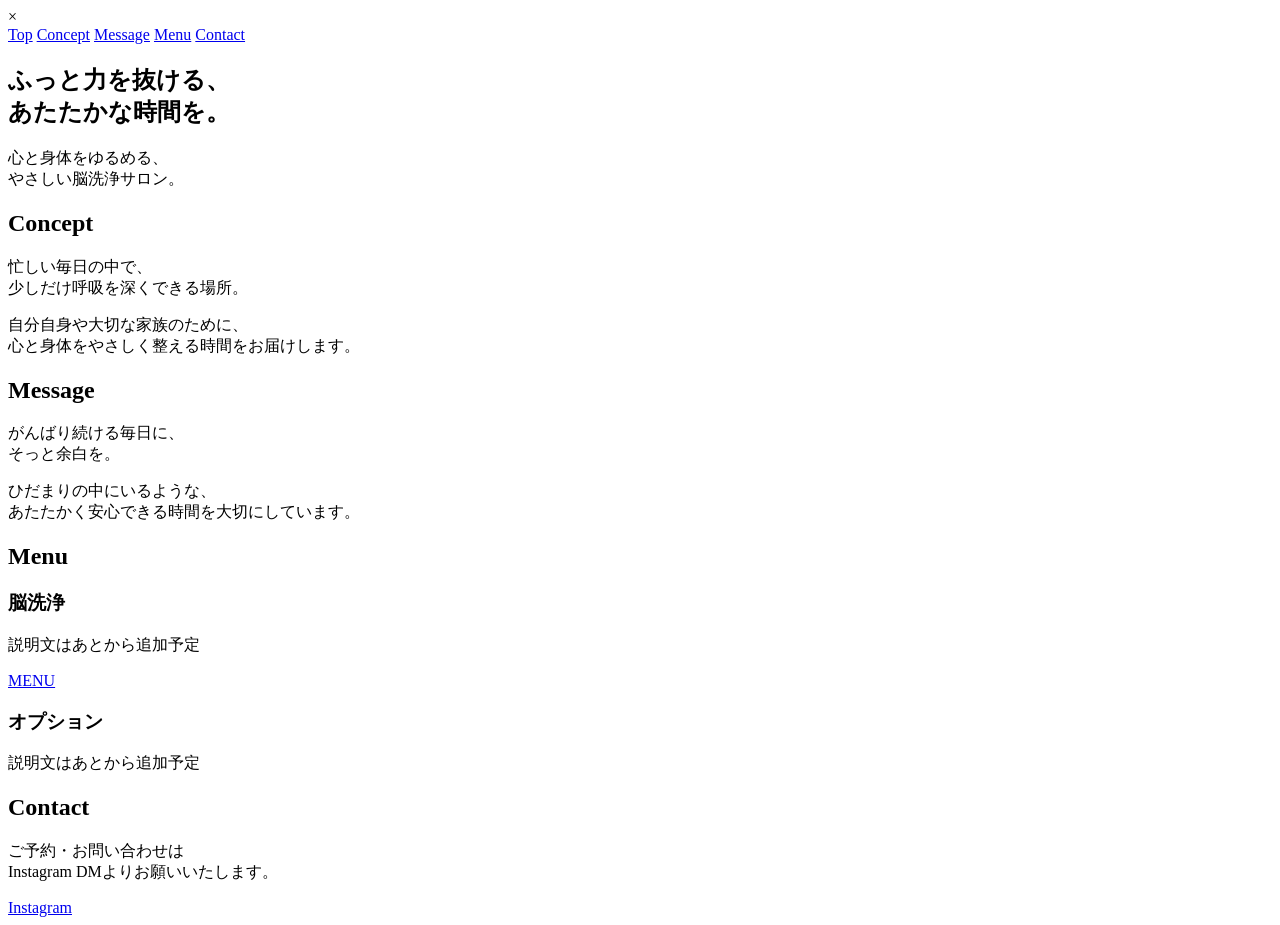
==== index.html @ 60e8222f "Add files via upload" ====
<!DOCTYPE html>
<html lang="ja">
<head>
  <meta charset="UTF-8">
  <meta name="viewport" content="width=device-width, initial-scale=1.0">
  <title>脳洗浄サロン</title>

  <link rel="stylesheet" href="css/reset.css">
  <link rel="stylesheet" href="css/style.css">

  <link rel="preconnect" href="https://fonts.googleapis.com">
  <link rel="preconnect" href="https://fonts.gstatic.com" crossorigin>

  <link href="https://fonts.googleapis.com/css2?family=Noto+Serif+JP:wght@300;400;500&display=swap" rel="stylesheet">
</head>

<body>
    <!-- ハンバーガーメニュー -->

<header class="header">

  <div class="hamburger" id="hamburger">
    <span></span>
    <span></span>
    <span></span>
  </div>

  <nav class="nav" id="nav">

    <div class="close-btn" id="closeBtn">
  ×
</div>

    <a href="#top">Top</a>
    <a href="#concept">Concept</a>
    <a href="#message">Message</a>
    <a href="#menu">Menu</a>
    <a href="#contact">Contact</a>

  </nav>

</header>

  <!-- ファーストビュー -->
  <section id="Top" class="hero">
    <div class="hero-text">
      <h1>
        ふっと力を抜ける、<br>
        あたたかな時間を。
      </h1>

      <p>
        心と身体をゆるめる、<br>
        やさしい脳洗浄サロン。
      </p>
    </div>
  </section>

  <!-- コンセプト -->
  <section id="concept" class="concept section fade-in">
    <div class="container">
      <h2>Concept</h2>

      <p>
        忙しい毎日の中で、<br>
        少しだけ呼吸を深くできる場所。
      </p>

      <p>
        自分自身や大切な家族のために、<br>
        心と身体をやさしく整える時間をお届けします。
      </p>
    </div>
  </section>

  <!-- やさしいメッセージ -->
  <section id="message" class="message section fade-in">
    <div class="container">

      <h2>Message</h2>

      <p>
        がんばり続ける毎日に、<br>
        そっと余白を。
      </p>

      <p>
        ひだまりの中にいるような、<br>
        あたたかく安心できる時間を大切にしています。
      </p>

    </div>
  </section>

  <!-- メニュー -->
  <section id="menu" class="menu section fade-in">
    <div class="container">

      <h2>Menu</h2>

      <div class="menu-box">


        <div class="menu-item">

  <h3>脳洗浄</h3>

  <p>
    説明文はあとから追加予定
  </p>

  <a href="menu.html" class="contact-button">
    MENU
  </a>

</div>

        <div class="menu-item">
          <h3>オプション</h3>
          <p>説明文はあとから追加予定</p>
        </div>

      </div>

    </div>
  </section>

  <!-- お問い合わせ -->
  <section id="contact" class="contact section">
    <div class="container">

      <h2>Contact</h2>

      <p>
        ご予約・お問い合わせは<br>
        Instagram DMよりお願いいたします。
      </p>

      <a href="#" class="contact-button">
        Instagram
      </a>

    </div>
  </section>

  <script src="js/script.js"></script>

</body>
</html>
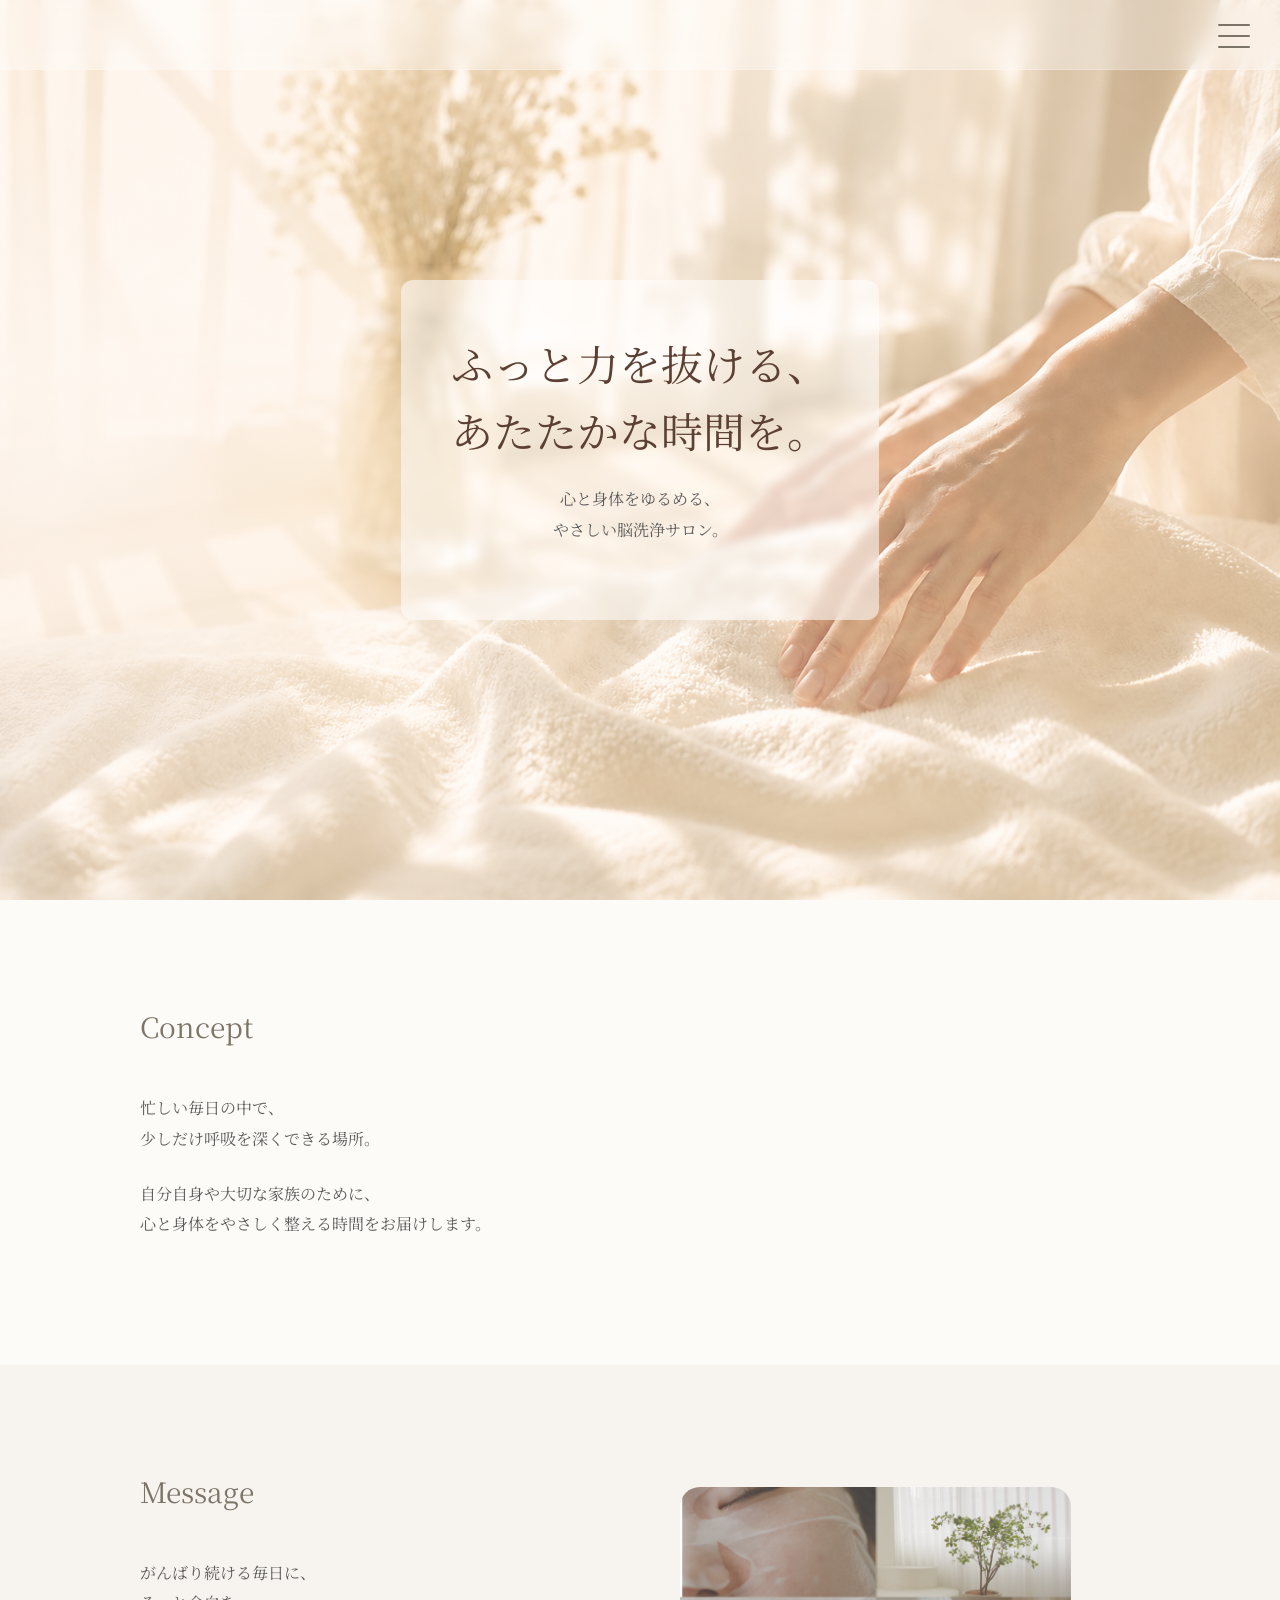
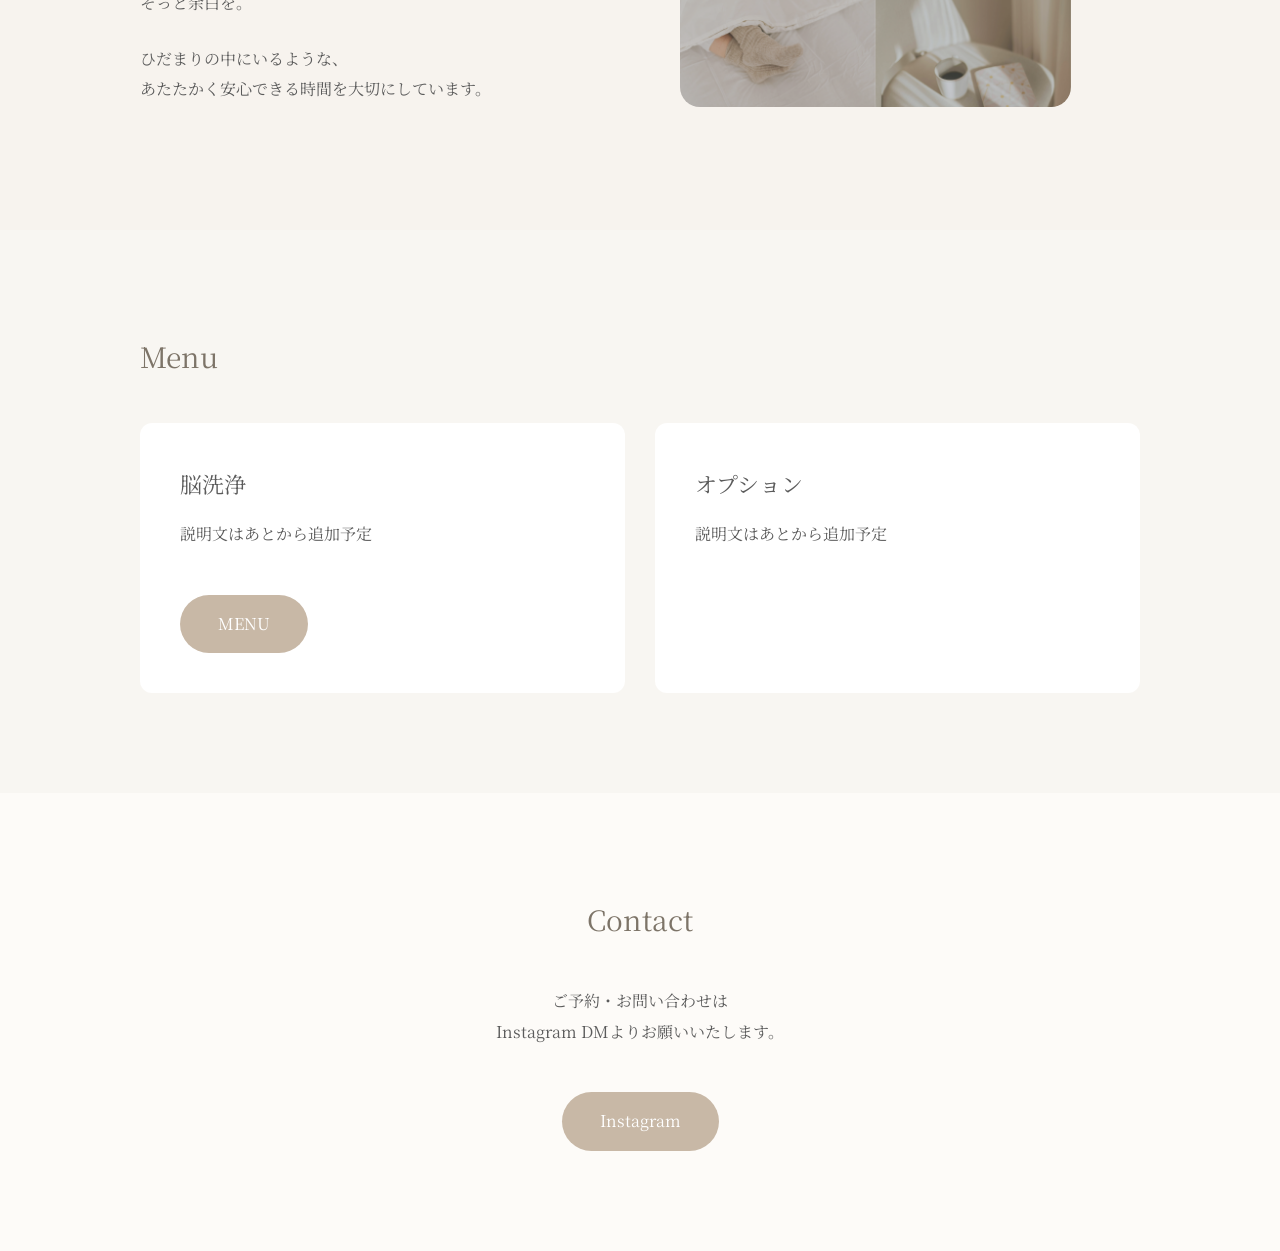
==== commit 049110b6: "Message画像追加とレイアウト調整" ====
--- a/index.html
+++ b/index.html
@@ -34,7 +34,7 @@
     <a href="#top">Top</a>
     <a href="#concept">Concept</a>
     <a href="#message">Message</a>
-    <a href="#menu">Menu</a>
+    <a href="menu.html">Menu</a>
     <a href="#contact">Contact</a>
 
   </nav>
@@ -77,6 +77,8 @@
   <section id="message" class="message section fade-in">
     <div class="container">
 
+      <div class="message-text">
+
       <h2>Message</h2>
 
       <p>
@@ -88,6 +90,12 @@
         ひだまりの中にいるような、<br>
         あたたかく安心できる時間を大切にしています。
       </p>
+
+      </div>
+
+      <div class="message-image">
+        <img src="images/message.png" alt="サロンイメージ">
+      </div>
 
     </div>
   </section>
--- a/css/style.css
+++ b/css/style.css
@@ -0,0 +1,343 @@
+body {
+  font-family: 'Noto Serif JP', serif;
+  color: #5b5b5b;
+  background-color: #f8f6f2;
+  line-height: 1.9;
+}
+
+img {
+  width: 100%;
+  display: block;
+}
+
+.section {
+  padding: 100px 20px;
+}
+
+.container {
+  max-width: 1000px;
+  margin: 0 auto;
+}
+
+h1 {
+  font-size: 42px;
+  font-weight: 400;
+  line-height: 1.6;
+  color: #5c4033;
+
+}
+
+h2 {
+  font-size: 28px;
+  font-weight: 400;
+  margin-bottom: 40px;
+  color: #7d7468;
+}
+
+h3 {
+  font-size: 22px;
+  font-weight: 400;
+  margin-bottom: 15px;
+}
+
+p {
+  margin-bottom: 25px;
+}
+
+/* ファーストビュー */
+
+.hero {
+  height: 100vh;
+
+  background-image:
+  linear-gradient(
+    rgba(255, 248, 240, 0.35),
+    rgba(255, 248, 240, 0.35)
+  ),
+  url("../images/hero.jpg");
+
+  background-size: cover;
+  background-position: center;
+
+  display: flex;
+  align-items: center;
+  justify-content: center;
+
+  text-align: center;
+  padding: 20px;
+}
+
+.hero-text {
+  background-color: rgba(255,255,255,0.55);
+  padding: 50px;
+  border-radius: 12px;
+  backdrop-filter: blur(4px);
+}
+
+.hero p {
+  margin-top: 20px;
+}
+
+/* Concept */
+
+.concept {
+  background-color: #fdfbf8;
+}
+
+/* Message */
+
+.message {
+  background-color: #f7f3ee;
+}
+
+/* Menu */
+
+.menu-box {
+  display: grid;
+  grid-template-columns: repeat(2, 1fr);
+  gap: 30px;
+}
+
+.menu-item {
+  background-color: white;
+  padding: 40px;
+  border-radius: 12px;
+}
+
+/* Contact */
+
+.contact {
+  text-align: center;
+  background-color: #fdfbf8;
+}
+
+.contact-button {
+  display: inline-block;
+  margin-top: 20px;
+  padding: 14px 38px;
+
+  background-color: #c8b8a6;
+  color: white;
+
+  text-decoration: none;
+  border-radius: 999px;
+
+  transition: 0.3s;
+}
+
+.contact-button:hover {
+  opacity: 0.8;
+}
+
+/* スマホ対応 */
+
+@media screen and (max-width: 768px) {
+
+  .section {
+    padding: 70px 20px;
+  }
+
+  h1 {
+    font-size: 30px;
+  }
+
+  h2 {
+    font-size: 24px;
+  }
+
+  .hero-text {
+    padding: 35px 25px;
+  }
+
+  .menu-box {
+    grid-template-columns: 1fr;
+  }
+
+}
+
+/* ヘッダー */
+
+.header {
+  position: fixed;
+  top: 0;
+  left: 0;
+
+  width: 100%;
+  height: 70px;
+
+  z-index: 1000;
+
+  background-color: rgba(255, 255, 255, 0.35);
+
+  backdrop-filter: blur(10px);
+  -webkit-backdrop-filter: blur(10px);
+
+  border-bottom: 1px solid rgba(255,255,255,0.2);
+}
+
+/* ハンバーガー */
+
+.hamburger {
+  width: 32px;
+  height: 24px;
+
+  position: fixed;
+  top: 24px;
+  right: 30px;
+
+  cursor: pointer;
+
+  display: flex;
+  flex-direction: column;
+  justify-content: space-between;
+}
+
+.hamburger span {
+  display: block;
+  height: 2px;
+  background-color: #7d7468;
+  border-radius: 999px;
+}
+
+/* メニュー */
+
+.nav {
+  position: fixed;
+
+  top: 0;
+  right: -100%;
+
+  width: 280px;
+  height: 100vh;
+
+  background-color: rgba(255,255,255,0.96);
+
+  display: flex;
+  flex-direction: column;
+  justify-content: center;
+  align-items: center;
+
+  gap: 30px;
+
+  transition: 0.4s;
+}
+
+.nav.active {
+  right: 0;
+}
+
+.nav a {
+  text-decoration: none;
+  color: #7d7468;
+  font-size: 20px;
+}
+
+/* 閉じるボタン */
+
+.close-btn {
+  position: absolute;
+
+  top: 25px;
+  right: 30px;
+
+  font-size: 34px;
+  color: #7d7468;
+
+  cursor: pointer;
+}
+
+html {
+  scroll-behavior: smooth;
+}
+
+/* ふわっと表示 */
+
+.fade-in {
+  opacity: 0;
+  transform: translateY(40px);
+  transition: opacity 1.2s ease,
+              transform 1.2s ease;
+}
+
+.fade-in.show {
+  opacity: 1;
+  transform: translateY(0);
+}
+
+.menu-link {
+  text-decoration: none;
+  color: inherit;
+}
+
+.contact-button:hover {
+  transform: translateY(-2px);
+}
+
+.menu-item {
+  transition: 0.3s;
+}
+
+.menu-item:hover {
+  transform: translateY(-8px);
+}
+
+
+/* =========================
+スマホ用
+========================= */
+
+
+@media screen and (max-width: 768px) {
+
+  .menu-box {
+    flex-direction: column;
+  }
+
+  .menu-item {
+    width: 100%;
+  }
+
+}
+
+@media screen and (max-width: 768px) {
+
+  .hero-text h1 {
+    font-size: 24px;
+  }
+
+}
+
+@media (max-width:768px){
+
+  .message-container{
+    flex-direction:column;
+  }
+
+}
+
+.message-container{
+  display:flex;
+  align-items:center;
+  gap:80px;
+}
+
+.message-text{
+  flex:1;
+}
+
+.message-image{
+  flex:1;
+}
+
+.message-image img{
+  width:85%;
+  max-width:500px;
+  border-radius:20px;
+}
+
+.message .container{
+  display:flex;
+  align-items:center;
+  justify-content:space-between;
+  gap:80px;
+}
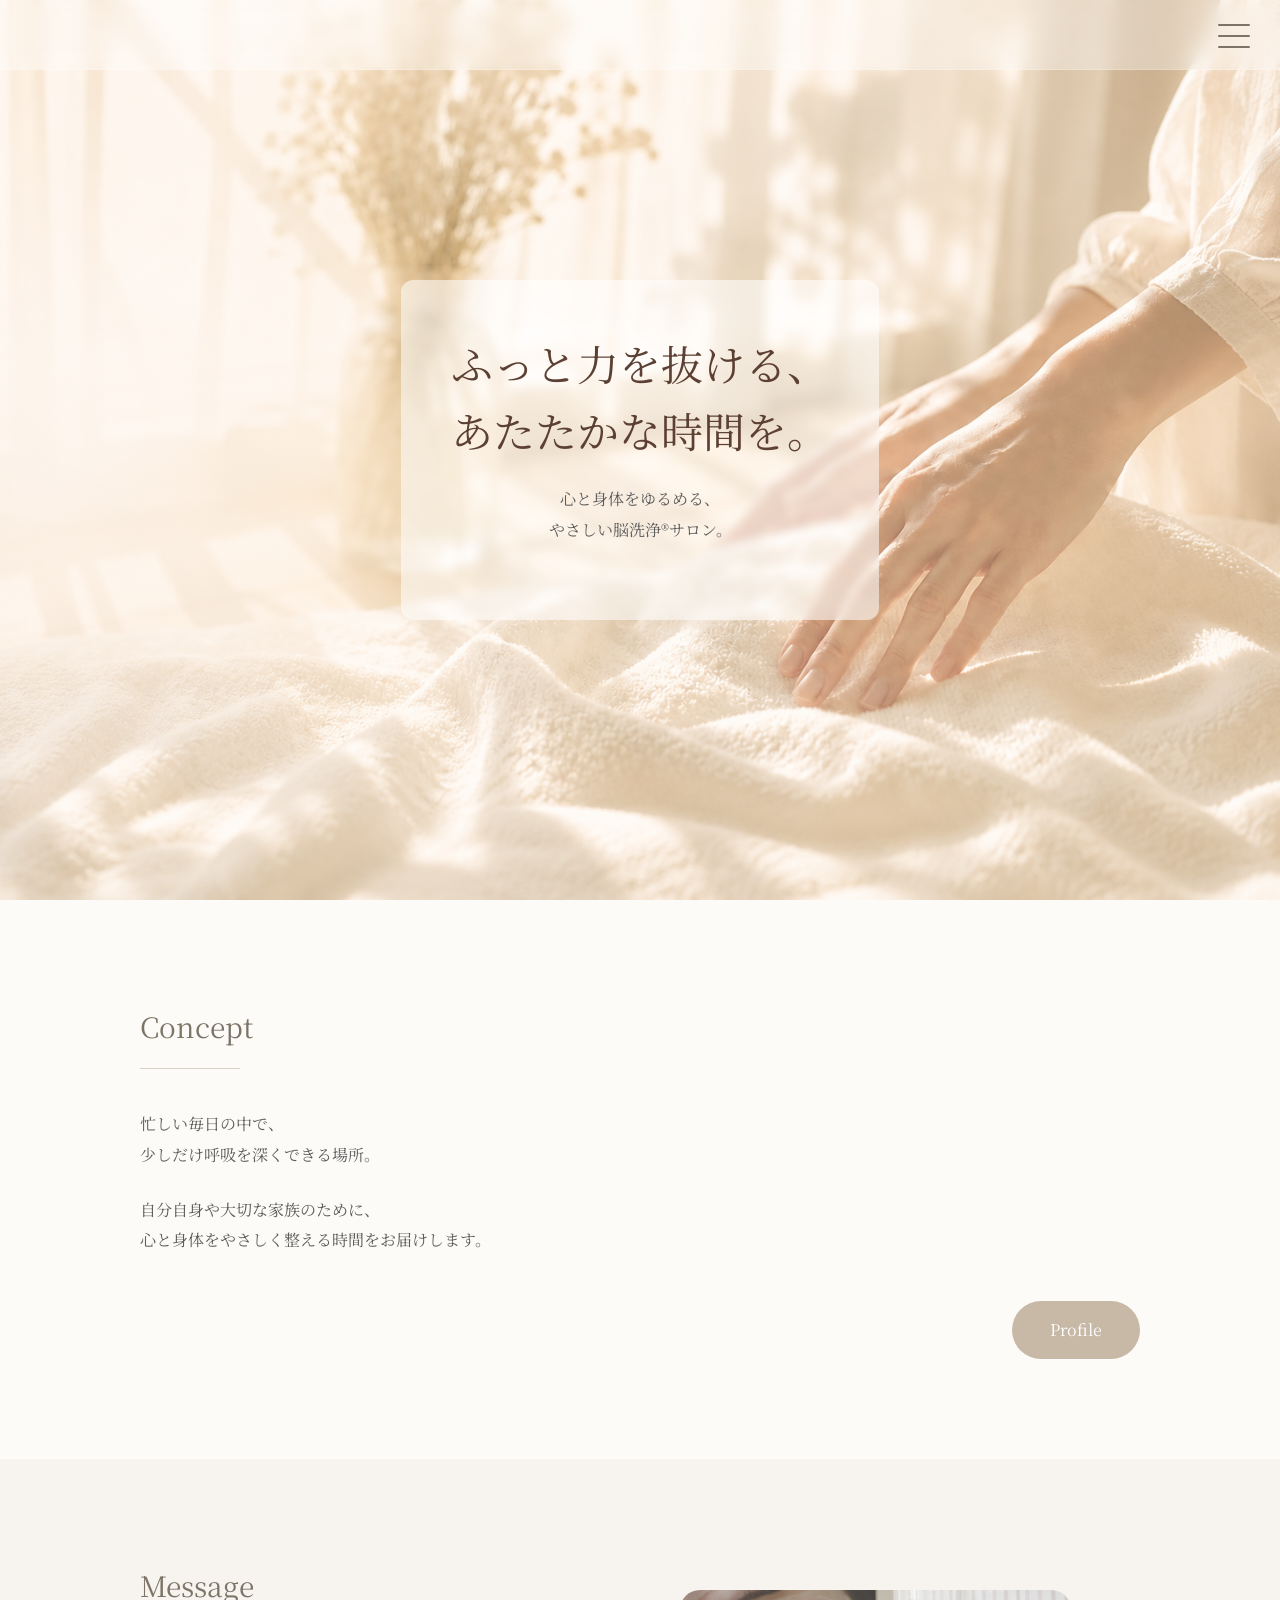
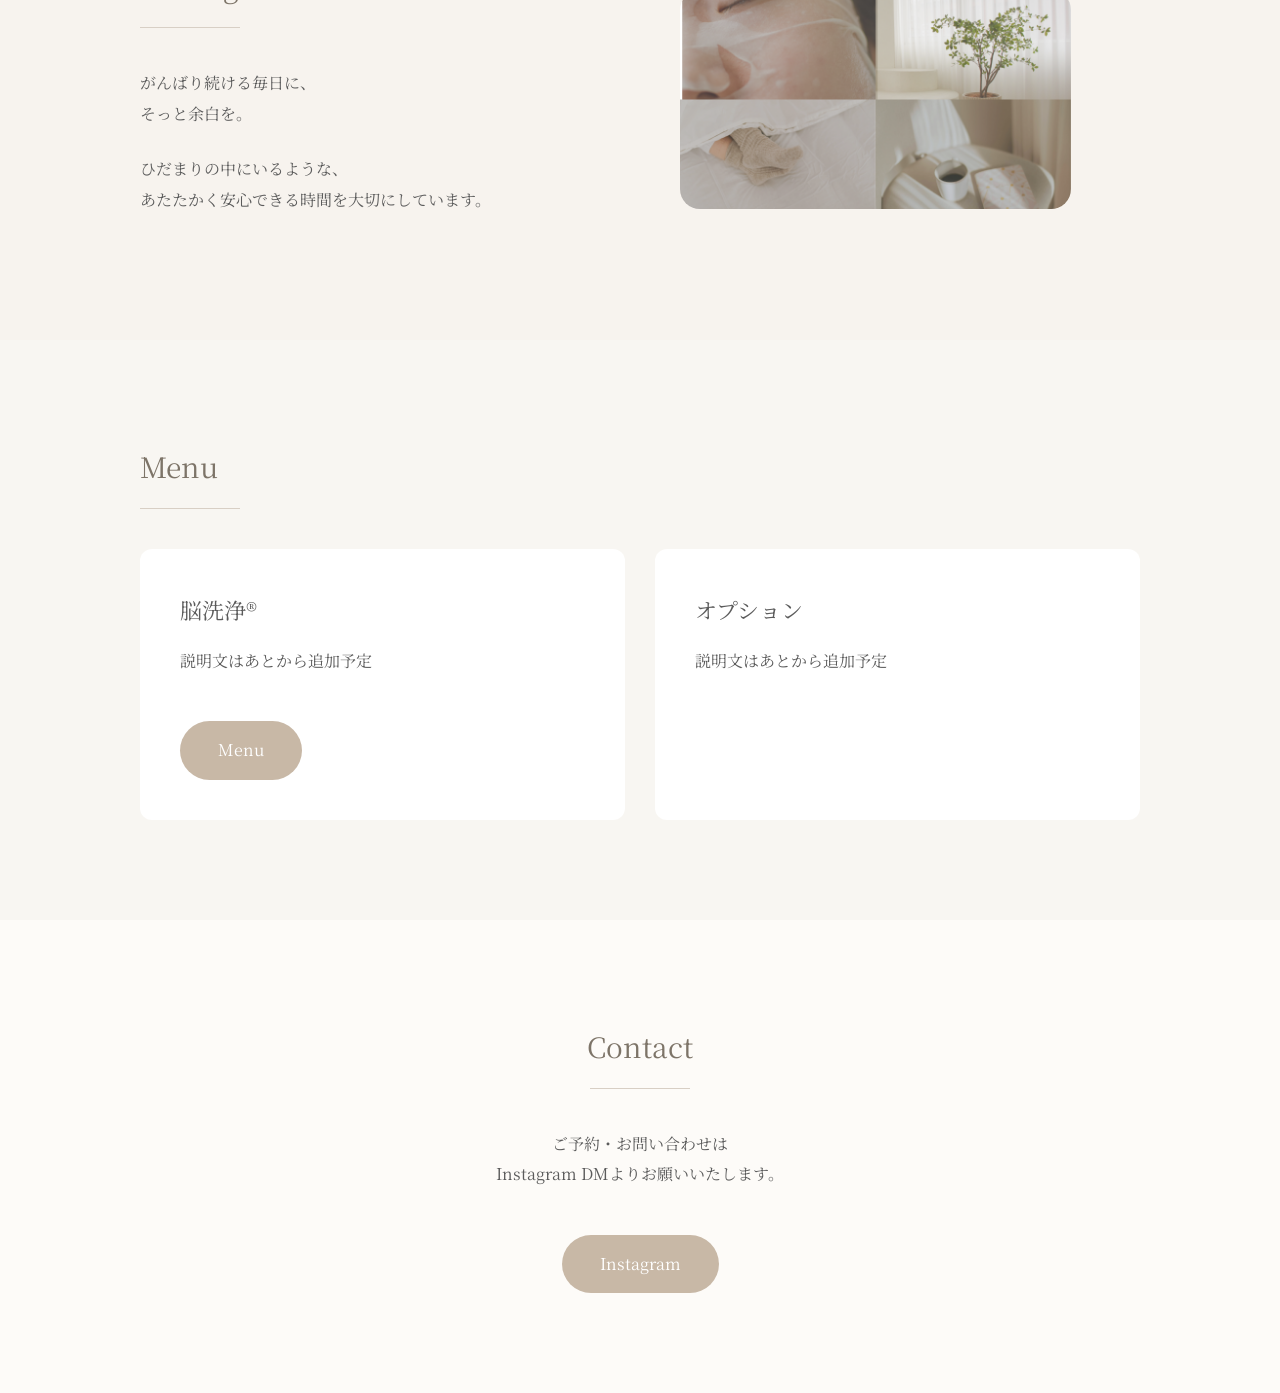
==== commit d943cfef: "Accessページを追加" ====
--- a/index.html
+++ b/index.html
@@ -3,7 +3,7 @@
 <head>
   <meta charset="UTF-8">
   <meta name="viewport" content="width=device-width, initial-scale=1.0">
-  <title>脳洗浄サロン</title>
+  <title>脳洗浄®サロン</title>
 
   <link rel="stylesheet" href="css/reset.css">
   <link rel="stylesheet" href="css/style.css">
@@ -32,9 +32,11 @@
 </div>
 
     <a href="#top">Top</a>
+    <a href="profile.html">Profile</a>
     <a href="#concept">Concept</a>
     <a href="#message">Message</a>
     <a href="menu.html">Menu</a>
+    <a href="access.html">Access</a>
     <a href="#contact">Contact</a>
 
   </nav>
@@ -51,7 +53,7 @@
 
       <p>
         心と身体をゆるめる、<br>
-        やさしい脳洗浄サロン。
+        やさしい脳洗浄®サロン。
       </p>
     </div>
   </section>
@@ -70,6 +72,14 @@
         自分自身や大切な家族のために、<br>
         心と身体をやさしく整える時間をお届けします。
       </p>
+
+      <div class="concept-button-wrap">
+
+      <a href="profile.html" class="concept-button">
+        Profile
+      </a>
+      </div>
+
     </div>
   </section>
 
@@ -111,14 +121,14 @@
 
         <div class="menu-item">
 
-  <h3>脳洗浄</h3>
+  <h3>脳洗浄®</h3>
 
   <p>
     説明文はあとから追加予定
   </p>
 
   <a href="menu.html" class="contact-button">
-    MENU
+    Menu
   </a>
 
 </div>
@@ -137,7 +147,7 @@
   <section id="contact" class="contact section">
     <div class="container">
 
-      <h2>Contact</h2>
+      <h2 class="contact-title">Contact</h2>
 
       <p>
         ご予約・お問い合わせは<br>
--- a/css/style.css
+++ b/css/style.css
@@ -302,18 +302,24 @@
 @media screen and (max-width: 768px) {
 
   .hero-text h1 {
-    font-size: 24px;
-  }
-
-}
-
-@media (max-width:768px){
-
-  .message-container{
+    font-size: 23px;
+  }
+
+}
+
+@media (max-width:1000px){
+
+  .message .container{
     flex-direction:column;
   }
 
-}
+  .message-image{
+    text-align:center;
+  }
+
+}
+
+/*メッセージ画像*/
 
 .message-container{
   display:flex;
@@ -341,3 +347,44 @@
   justify-content:space-between;
   gap:80px;
 }
+
+.page-title{
+  border-bottom:1px solid #d8cfc5;
+  padding-bottom:15px;
+  margin-bottom:40px;
+}
+
+h2::after{
+  content:"";
+  display:block;
+  width:100px;
+  height:1px;
+  background:#d8cfc5;
+  margin-top:15px;
+}
+
+.contact-title::after{
+  margin:15px auto 0;
+}
+
+.concept-button {
+  display: inline-block;
+  margin-top: 20px;
+  padding: 14px 38px;
+
+  background-color: #c8b8a6;
+  color: white;
+
+  text-decoration: none;
+  border-radius: 999px;
+
+  transition: 0.3s;
+}
+
+.concept-button:hover {
+  opacity: 0.8;
+}
+
+.concept-button-wrap{
+  text-align:right;
+}
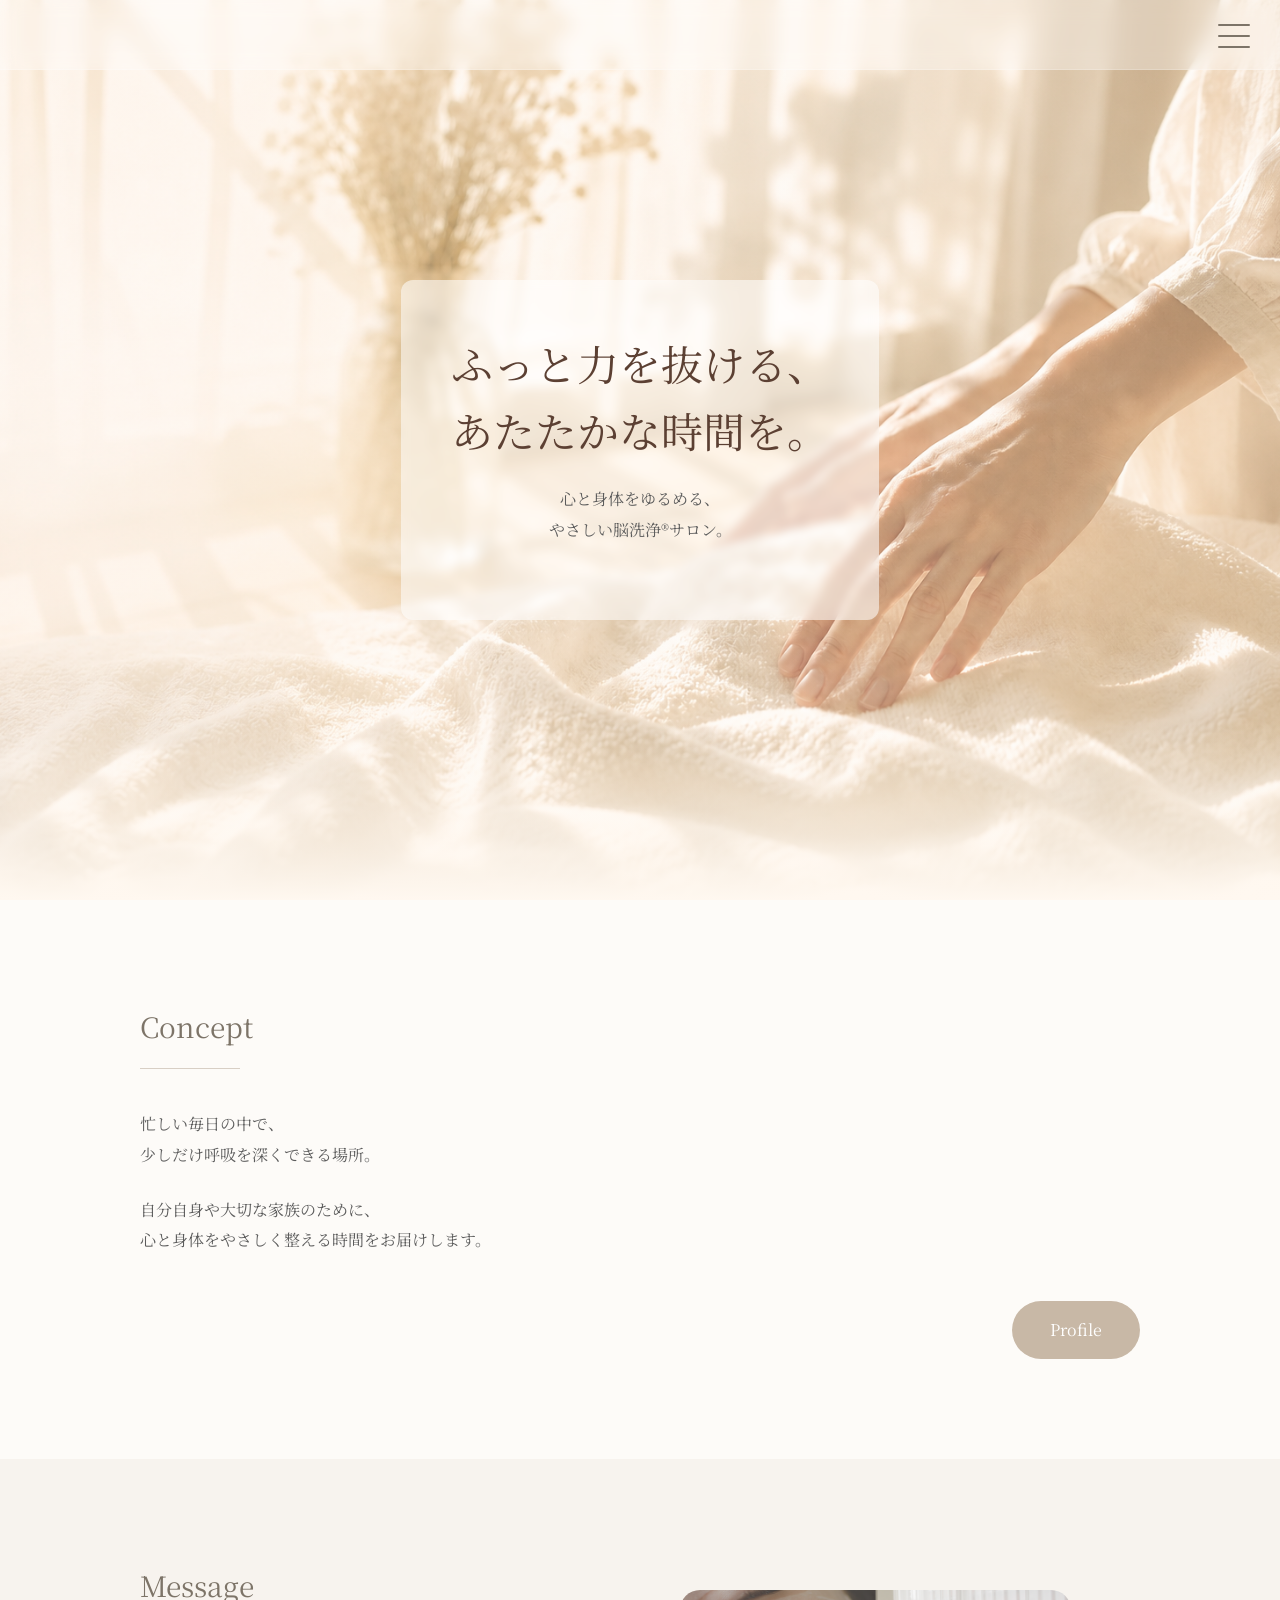
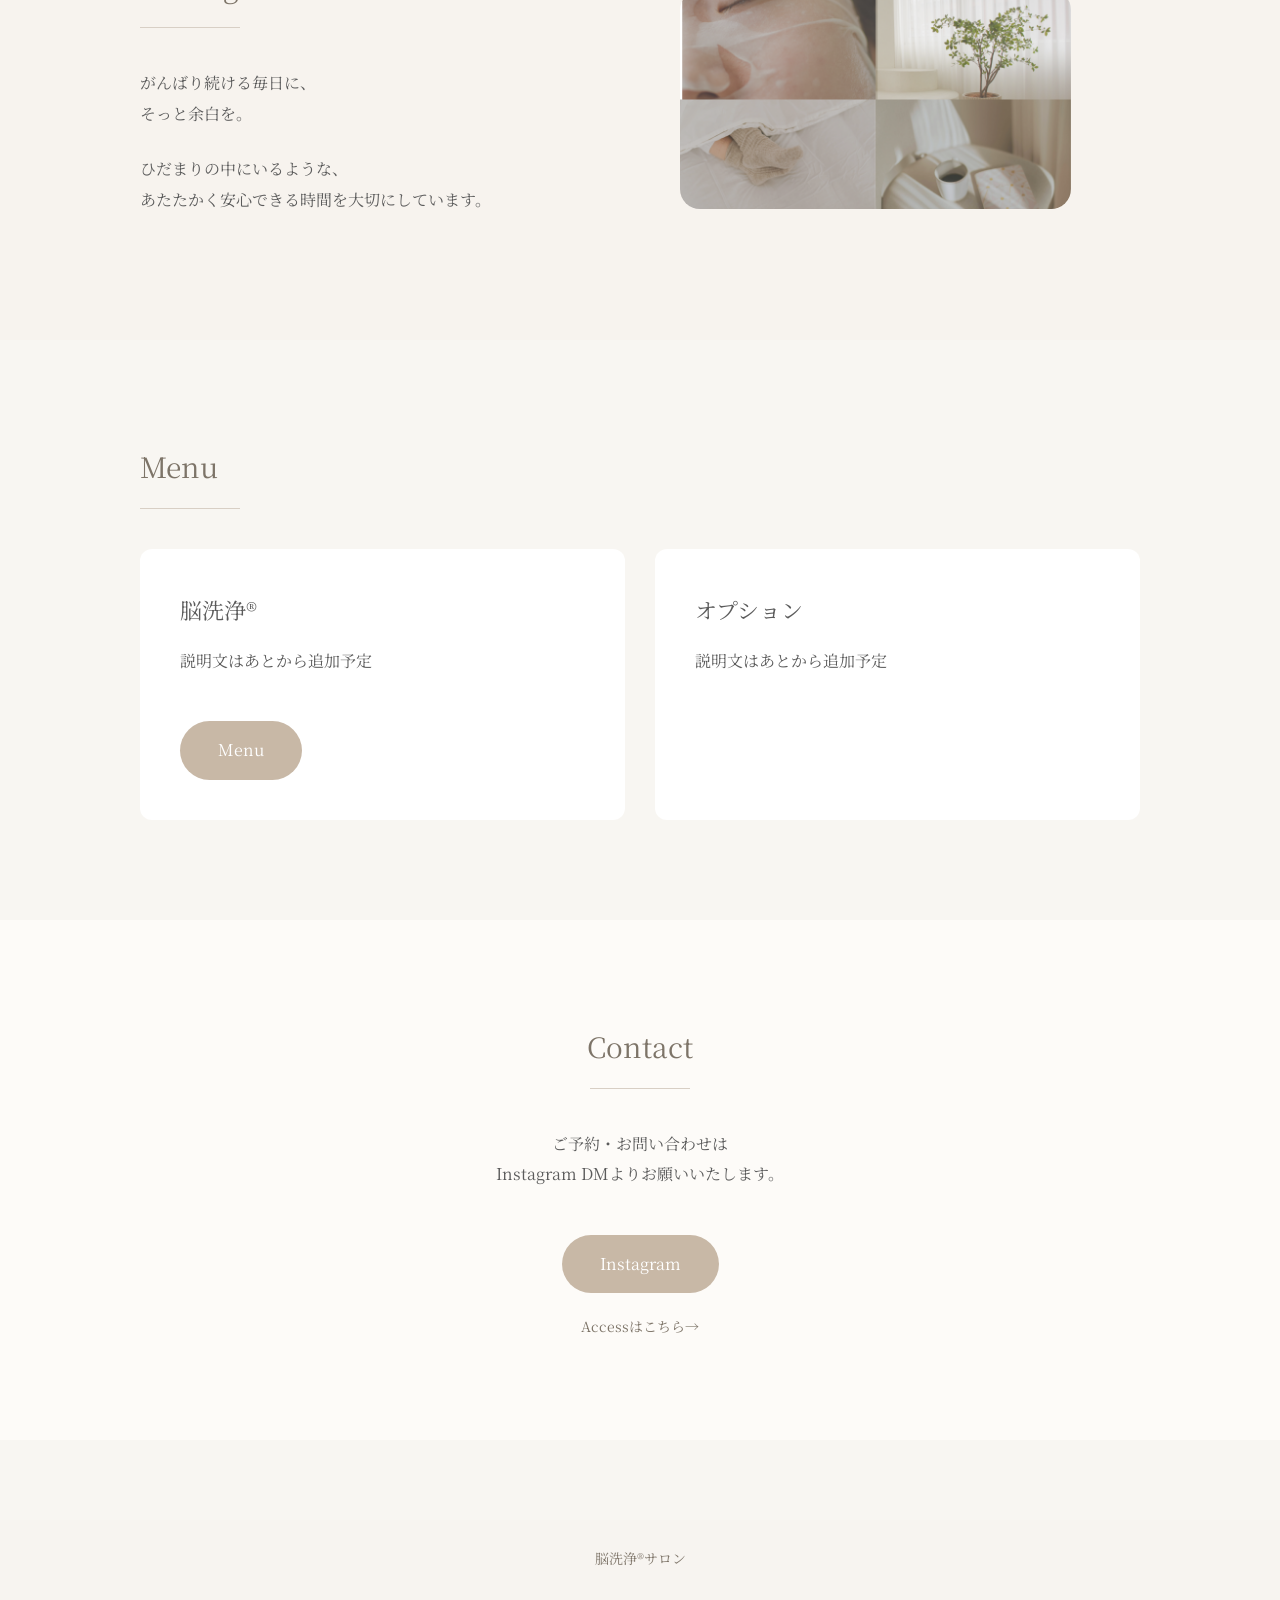
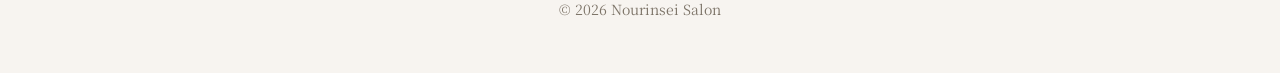
==== commit 82266d9a: "フッター追加" ====
--- a/index.html
+++ b/index.html
@@ -158,10 +158,19 @@
         Instagram
       </a>
 
+      <a href="access.html" class="access-link">
+        Accessはこちら→
+      </a>
+
     </div>
   </section>
 
   <script src="js/script.js"></script>
 
+  <footer class="footer">
+  <p>脳洗浄®サロン</p>
+  <p>© 2026 Nourinsei Salon</p>
+</footer>
+
 </body>
 </html>
--- a/css/style.css
+++ b/css/style.css
@@ -65,6 +65,25 @@
 
   text-align: center;
   padding: 20px;
+
+  position: relative;
+}
+
+.hero::after{
+  content: "";
+
+  position: absolute;
+  left: 0;
+  bottom: 0;
+
+  width: 100%;
+  height: 180px;
+
+  background: linear-gradient(
+    to bottom,
+    rgba(255,248,240,0),
+    rgba(255,248,240,1)
+  );
 }
 
 .hero-text {
@@ -387,4 +406,28 @@
 
 .concept-button-wrap{
   text-align:right;
+}
+
+
+/*フッター*/
+.footer{
+  text-align:center;
+  padding:25px 20px;
+  margin-top:80px;
+
+  background:#f7f4f0;
+  color:#7d7468;
+
+  font-size:14px;
+}
+
+/*accessリンク*/
+
+.access-link{
+  display:block;
+  margin-top:20px;
+
+  color:#7d7468;
+  text-decoration:none;
+  font-size:14px;
 }
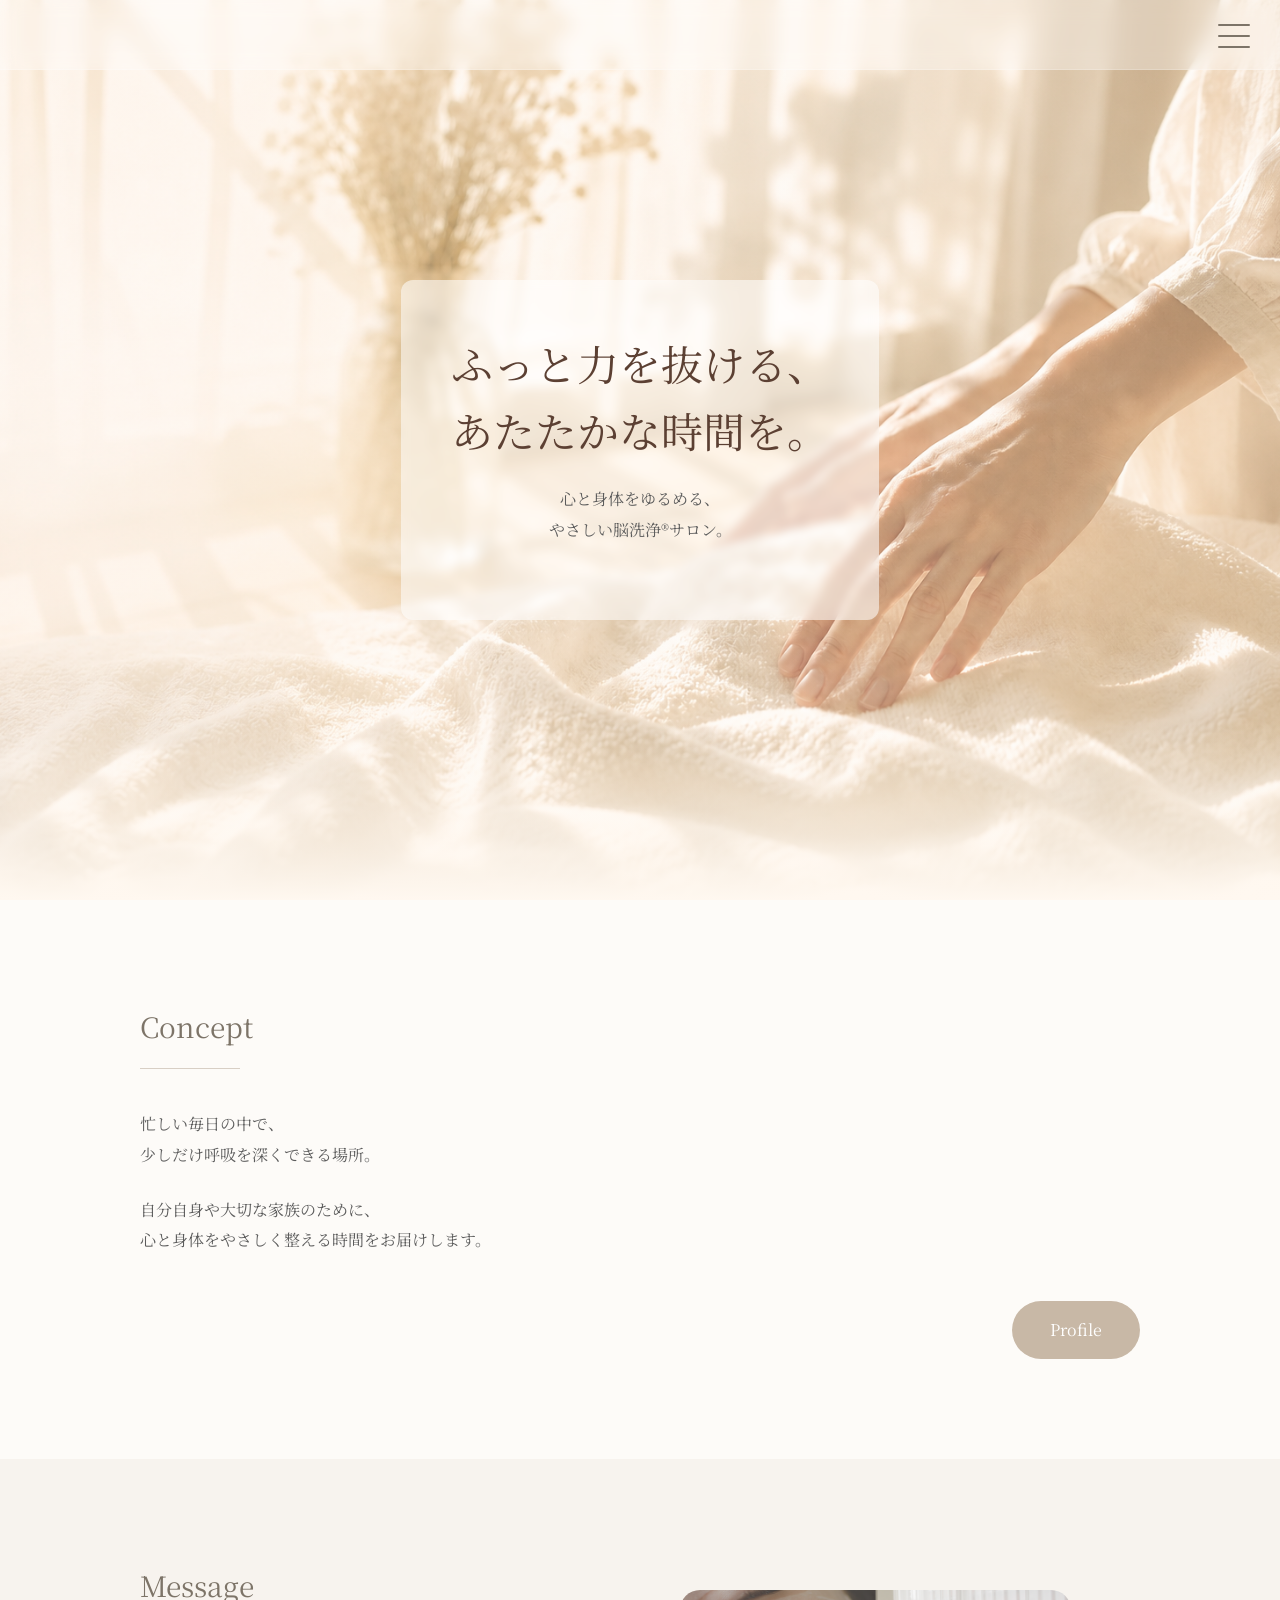
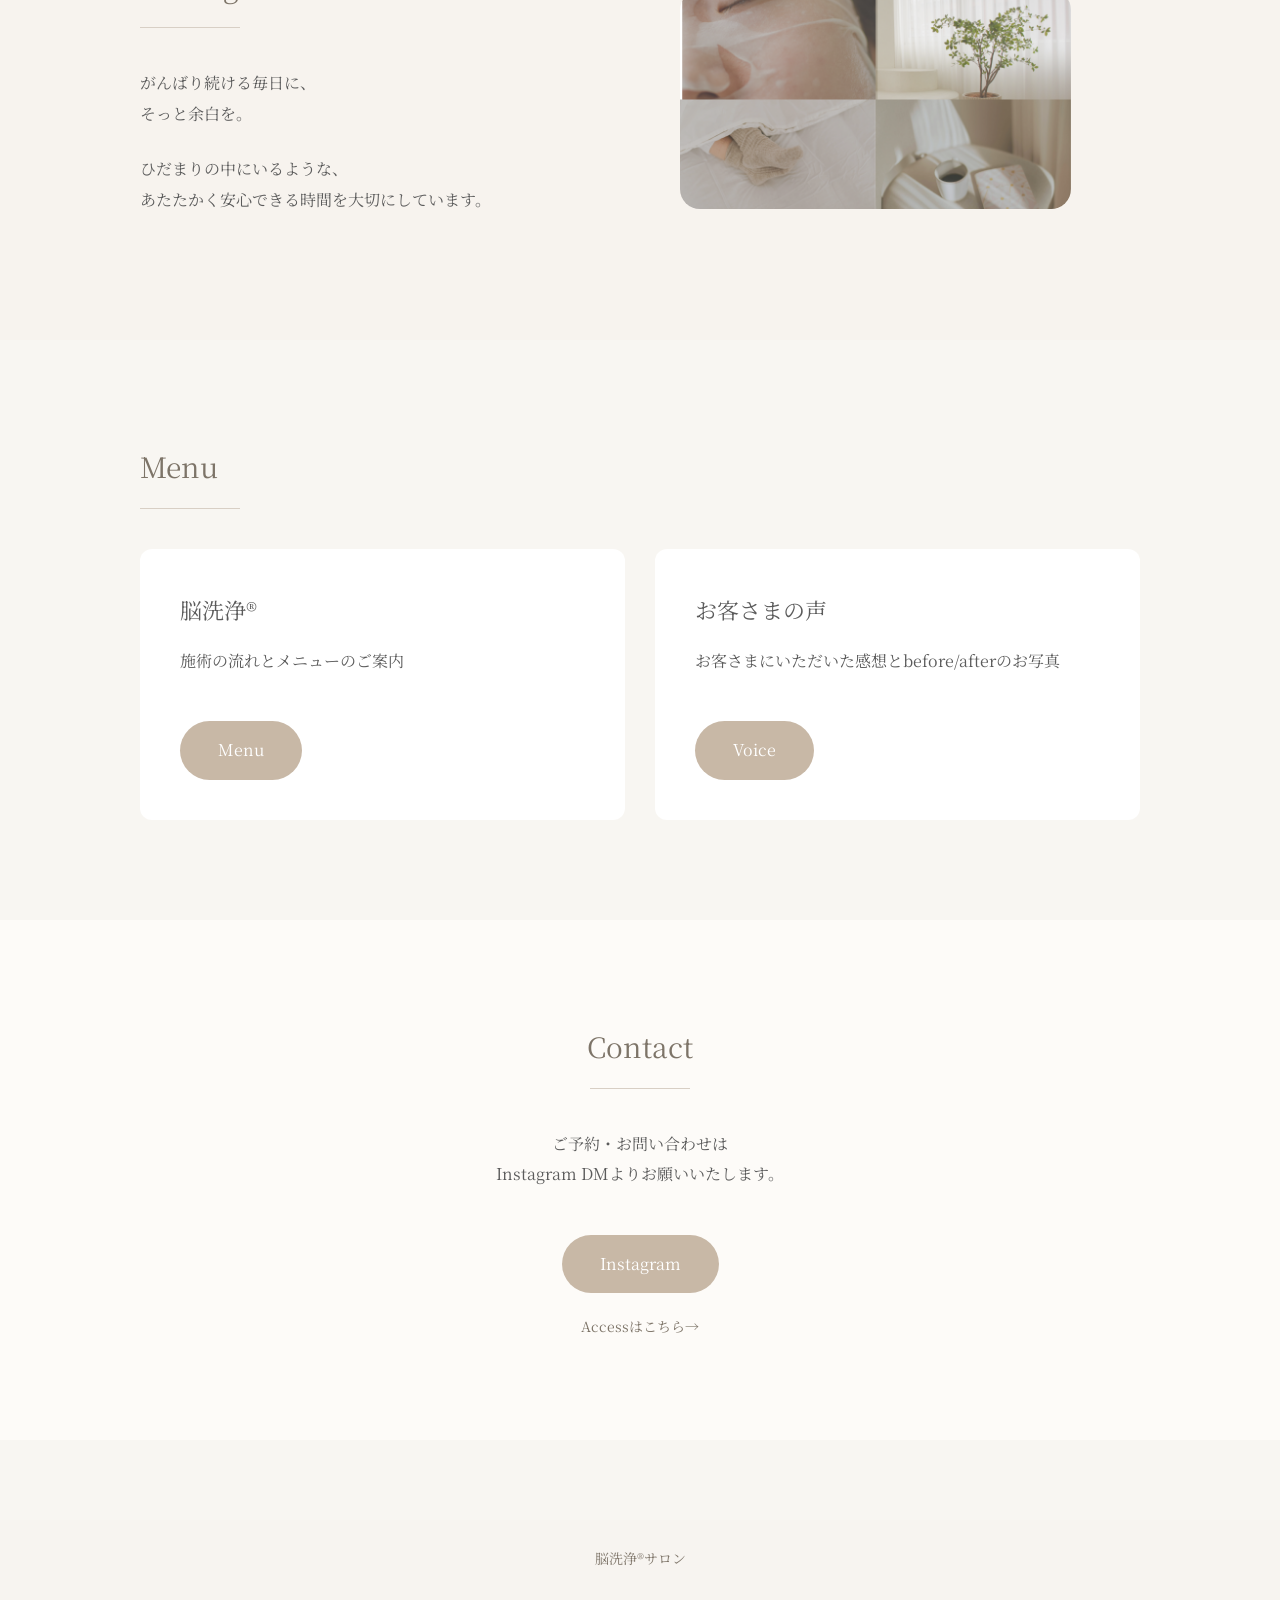
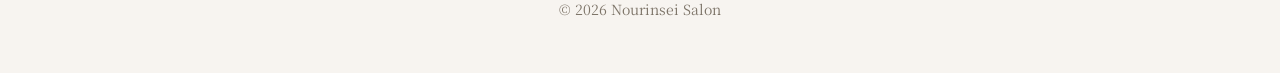
==== commit 54d234a8: "Voiceページ追加" ====
--- a/index.html
+++ b/index.html
@@ -36,6 +36,7 @@
     <a href="#concept">Concept</a>
     <a href="#message">Message</a>
     <a href="menu.html">Menu</a>
+    <a href="voice.html">Voice</a>
     <a href="access.html">Access</a>
     <a href="#contact">Contact</a>
 
@@ -124,7 +125,7 @@
   <h3>脳洗浄®</h3>
 
   <p>
-    説明文はあとから追加予定
+    施術の流れとメニューのご案内
   </p>
 
   <a href="menu.html" class="contact-button">
@@ -134,8 +135,13 @@
 </div>
 
         <div class="menu-item">
-          <h3>オプション</h3>
-          <p>説明文はあとから追加予定</p>
+          <h3>お客さまの声</h3>
+          <p>お客さまにいただいた感想とbefore/afterのお写真</p>
+
+          <a href="voice.html" class="contact-button">
+            Voice
+          </a>
+          
         </div>
 
       </div>
--- a/css/style.css
+++ b/css/style.css
@@ -430,4 +430,53 @@
   color:#7d7468;
   text-decoration:none;
   font-size:14px;
+}
+
+/* flow */
+
+.flow-section{
+  margin-top:100px;
+}
+
+.flow-item{
+  margin-bottom:50px;
+}
+
+.flow-item h3{
+  margin-bottom:15px;
+  color:#7d7468;
+  font-weight:400;
+}
+
+.flow-item p{
+  line-height:2;
+}
+
+/* Voice */
+
+.voice-item{
+  background-color: #faf7f2;
+
+  border-left: 4px solid #c8b8a6;
+
+  padding: 30px;
+  margin-bottom: 30px;
+
+  border-radius: 20px;
+
+  box-shadow: 0 4px 12px rgba(0,0,0,0.05);
+}
+
+
+.voice-section{
+  background-color:#f7f1ea;
+  padding:80px 40px;
+  border-radius:20px;
+}
+
+.voice-item h3{
+  color:#c8b8a6;
+  font-size:14px;
+  letter-spacing:1px;
+  margin-bottom:20px;
 }
